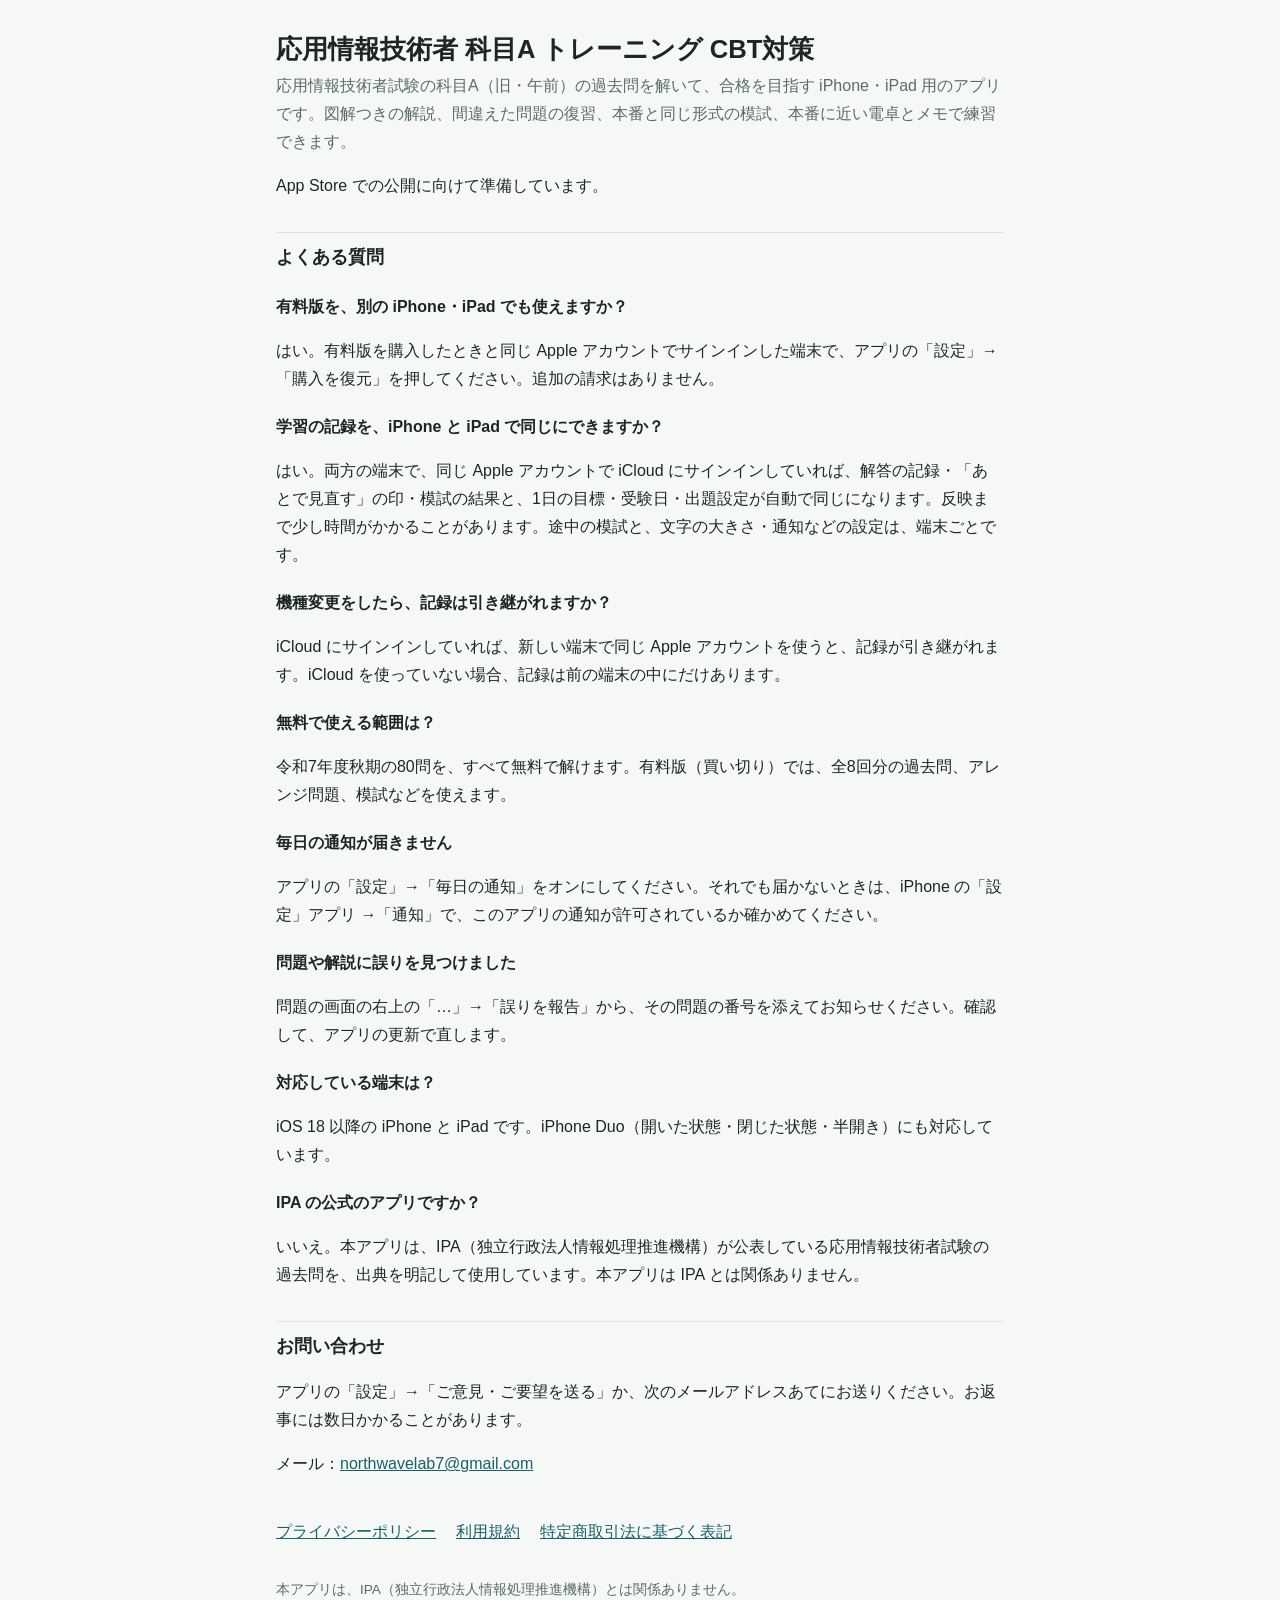
==== ap-exam/index.html @ 16bd0365 "Publish the pages for 応用情報技術者 科目A トレーニング CBT対策 The top page of northwavelab, and the app's support p" ====
<!doctype html>
<html lang="ja">
<head>
<meta charset="utf-8">
<meta name="viewport" content="width=device-width, initial-scale=1">
<title>サポート｜応用情報技術者 科目A トレーニング</title>
<meta name="description" content="iPhone・iPad 用のアプリ「応用情報技術者 科目A トレーニング CBT対策」のサポートページです。">
<link rel="stylesheet" href="style.css">
</head>
<body>
<main>
<h1>応用情報技術者 科目A トレーニング CBT対策</h1>
<p class="lead">応用情報技術者試験の科目A（旧・午前）の過去問を解いて、合格を目指す iPhone・iPad 用のアプリです。図解つきの解説、間違えた問題の復習、本番と同じ形式の模試、本番に近い電卓とメモで練習できます。</p>
<p>App Store での公開に向けて準備しています。</p>

<h2>よくある質問</h2>

<h3>有料版を、別の iPhone・iPad でも使えますか？</h3>
<p>はい。有料版を購入したときと同じ Apple アカウントでサインインした端末で、アプリの「設定」→「購入を復元」を押してください。追加の請求はありません。</p>

<h3>学習の記録を、iPhone と iPad で同じにできますか？</h3>
<p>はい。両方の端末で、同じ Apple アカウントで iCloud にサインインしていれば、解答の記録・「あとで見直す」の印・模試の結果と、1日の目標・受験日・出題設定が自動で同じになります。反映まで少し時間がかかることがあります。途中の模試と、文字の大きさ・通知などの設定は、端末ごとです。</p>

<h3>機種変更をしたら、記録は引き継がれますか？</h3>
<p>iCloud にサインインしていれば、新しい端末で同じ Apple アカウントを使うと、記録が引き継がれます。iCloud を使っていない場合、記録は前の端末の中にだけあります。</p>

<h3>無料で使える範囲は？</h3>
<p>令和7年度秋期の80問を、すべて無料で解けます。有料版（買い切り）では、全8回分の過去問、アレンジ問題、模試などを使えます。</p>

<h3>毎日の通知が届きません</h3>
<p>アプリの「設定」→「毎日の通知」をオンにしてください。それでも届かないときは、iPhone の「設定」アプリ →「通知」で、このアプリの通知が許可されているか確かめてください。</p>

<h3>問題や解説に誤りを見つけました</h3>
<p>問題の画面の右上の「…」→「誤りを報告」から、その問題の番号を添えてお知らせください。確認して、アプリの更新で直します。</p>

<h3>対応している端末は？</h3>
<p>iOS 18 以降の iPhone と iPad です。iPhone Duo（開いた状態・閉じた状態・半開き）にも対応しています。</p>

<h3>IPA の公式のアプリですか？</h3>
<p>いいえ。本アプリは、IPA（独立行政法人情報処理推進機構）が公表している応用情報技術者試験の過去問を、出典を明記して使用しています。本アプリは IPA とは関係ありません。</p>

<h2>お問い合わせ</h2>
<p>アプリの「設定」→「ご意見・ご要望を送る」か、次のメールアドレスあてにお送りください。お返事には数日かかることがあります。</p>
<p>メール：<a href="mailto:northwavelab7@gmail.com">northwavelab7@gmail.com</a></p>

<nav class="pages"><ul>
<li><a href="privacy.html">プライバシーポリシー</a></li>
<li><a href="terms.html">利用規約</a></li>
<li><a href="legal.html">特定商取引法に基づく表記</a></li>
</ul></nav>
<footer>本アプリは、IPA（独立行政法人情報処理推進機構）とは関係ありません。</footer>
</main>
</body>
</html>
---- ap-exam/style.css ----
:root {
  --bg: #f6f8f8;
  --card: #ffffff;
  --text: #1d2626;
  --muted: #5b6b6b;
  --line: #dde5e4;
  --accent: #186266;
  --todo-bg: #fff2b3;
  --todo-text: #5c4500;
  color-scheme: light dark;
}

@media (prefers-color-scheme: dark) {
  :root {
    --bg: #101515;
    --card: #182020;
    --text: #e6eeee;
    --muted: #9aaeae;
    --line: #2a3535;
    --accent: #6cc7c4;
    --todo-bg: #574500;
    --todo-text: #ffe9a3;
  }
}

* { box-sizing: border-box; }

body {
  margin: 0;
  background: var(--bg);
  color: var(--text);
  font-family: -apple-system, BlinkMacSystemFont, "Hiragino Sans", "Hiragino Kaku Gothic ProN", "Noto Sans JP", sans-serif;
  line-height: 1.75;
  -webkit-text-size-adjust: 100%;
}

main {
  max-width: 760px;
  margin: 0 auto;
  padding: 24px 16px 48px;
}

header.site {
  max-width: 760px;
  margin: 0 auto;
  padding: 20px 16px 0;
  color: var(--muted);
  font-size: 0.9rem;
}

header.site a { color: var(--accent); text-decoration: none; font-weight: 600; }

h1 { font-size: 1.6rem; line-height: 1.4; margin: 8px 0 4px; }
h2 { font-size: 1.15rem; margin: 32px 0 8px; padding-top: 8px; border-top: 1px solid var(--line); }
h3 { font-size: 1rem; margin: 20px 0 4px; }
p, li { font-size: 1rem; }
.lead { color: var(--muted); margin-top: 0; }
.date { color: var(--muted); font-size: 0.9rem; }

a { color: var(--accent); }

.card {
  background: var(--card);
  border: 1px solid var(--line);
  border-radius: 14px;
  padding: 4px 18px;
  margin: 16px 0;
}

dl.table { margin: 0; }
dl.table div { padding: 12px 0; border-bottom: 1px solid var(--line); }
dl.table div:last-child { border-bottom: none; }
dl.table dt { font-size: 0.85rem; font-weight: 600; color: var(--muted); }
dl.table dd { margin: 2px 0 0; }

nav.pages { margin-top: 40px; font-size: 0.95rem; }
nav.pages ul { list-style: none; padding: 0; display: flex; flex-wrap: wrap; gap: 8px 20px; }

footer { color: var(--muted); font-size: 0.85rem; margin-top: 32px; }

/* Items the owner still has to fill in before publishing. */
.todo {
  background: var(--todo-bg);
  color: var(--todo-text);
  border-radius: 4px;
  padding: 0 4px;
  font-weight: 600;
}
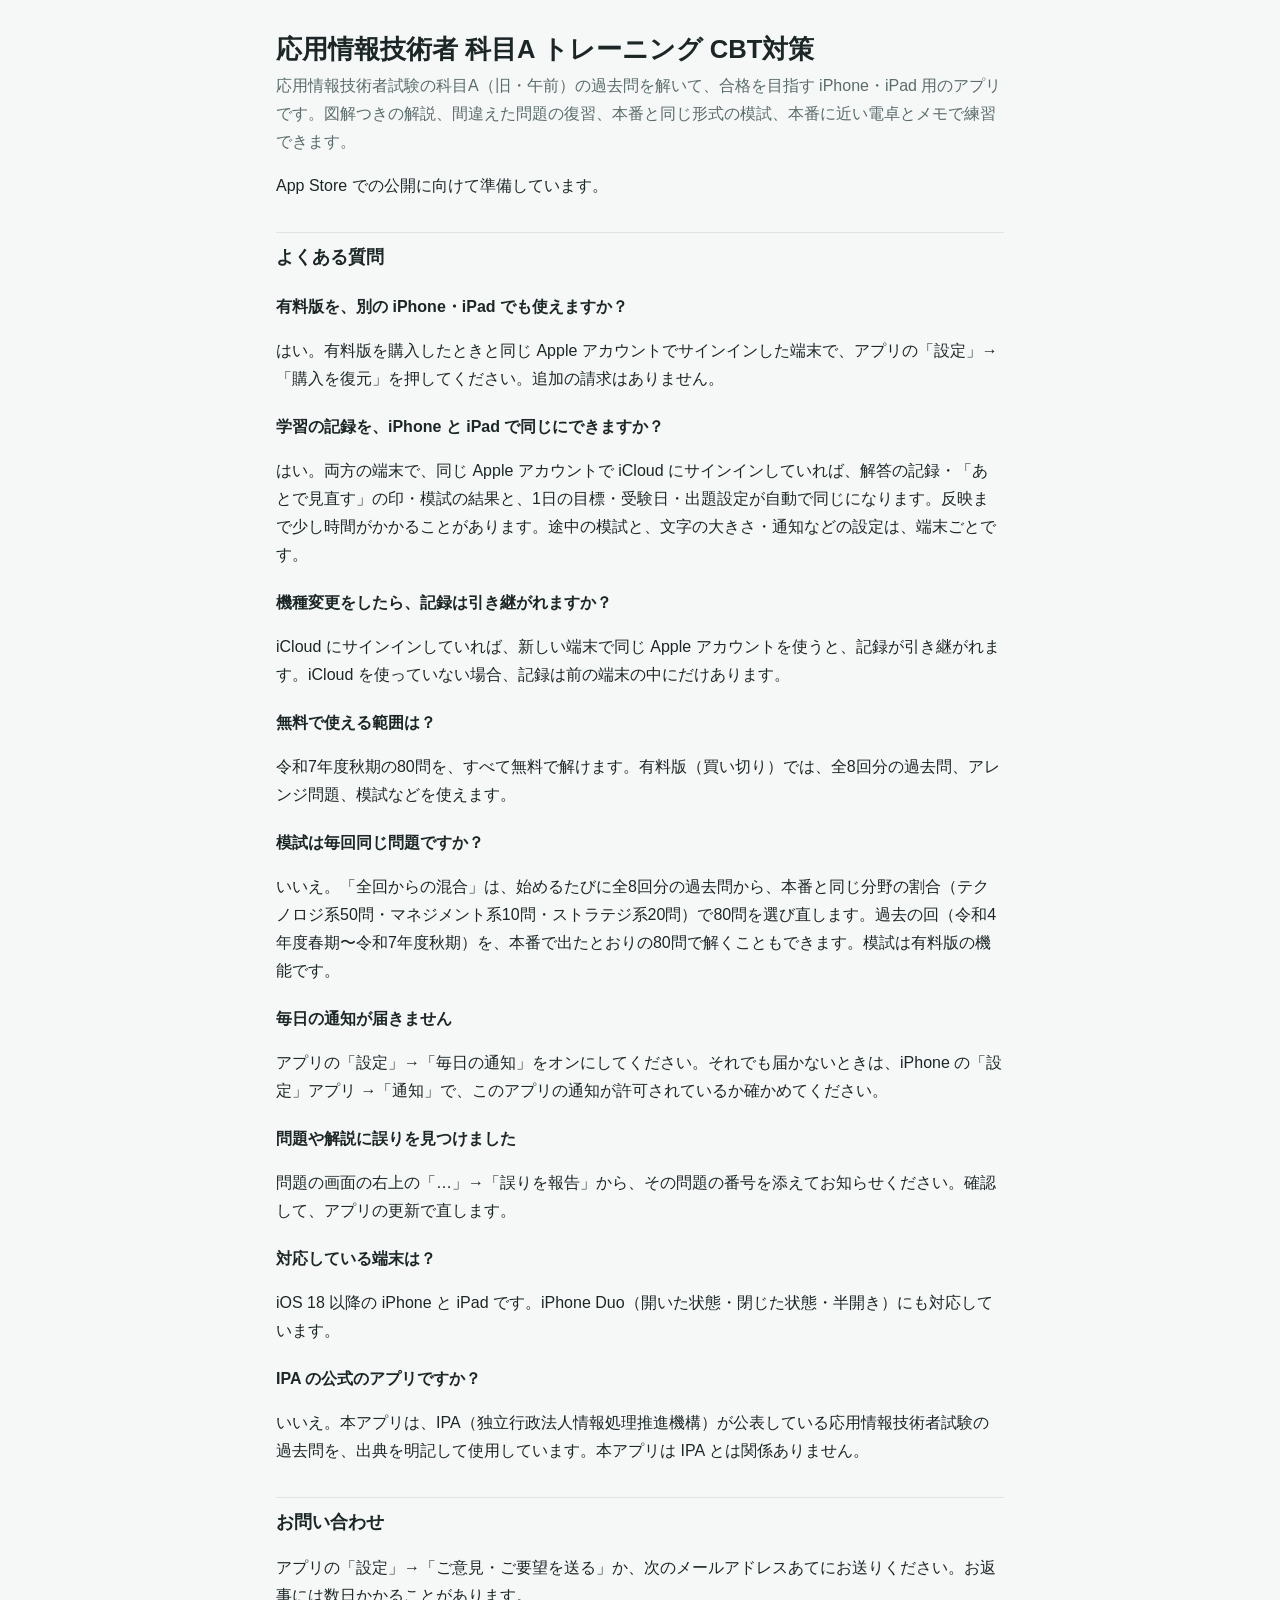
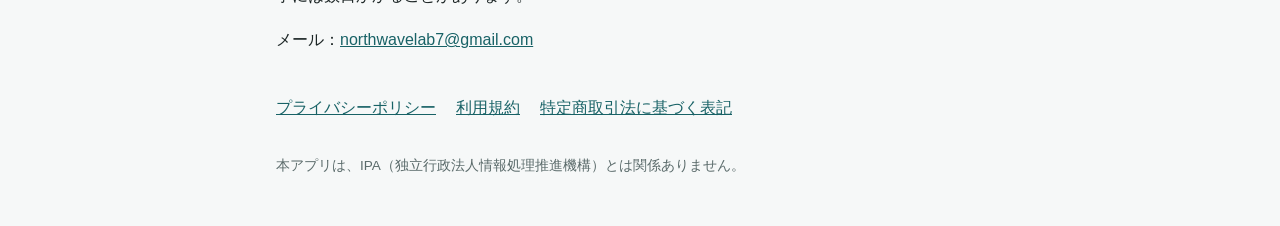
==== commit ceabd79e: "Add a question on whether the mock exam repeats the same questions Co-Authored-By: Claude Opus 5.5 <" ====
--- a/ap-exam/index.html
+++ b/ap-exam/index.html
@@ -27,6 +27,9 @@
 <h3>無料で使える範囲は？</h3>
 <p>令和7年度秋期の80問を、すべて無料で解けます。有料版（買い切り）では、全8回分の過去問、アレンジ問題、模試などを使えます。</p>
 
+<h3>模試は毎回同じ問題ですか？</h3>
+<p>いいえ。「全回からの混合」は、始めるたびに全8回分の過去問から、本番と同じ分野の割合（テクノロジ系50問・マネジメント系10問・ストラテジ系20問）で80問を選び直します。過去の回（令和4年度春期〜令和7年度秋期）を、本番で出たとおりの80問で解くこともできます。模試は有料版の機能です。</p>
+
 <h3>毎日の通知が届きません</h3>
 <p>アプリの「設定」→「毎日の通知」をオンにしてください。それでも届かないときは、iPhone の「設定」アプリ →「通知」で、このアプリの通知が許可されているか確かめてください。</p>
 
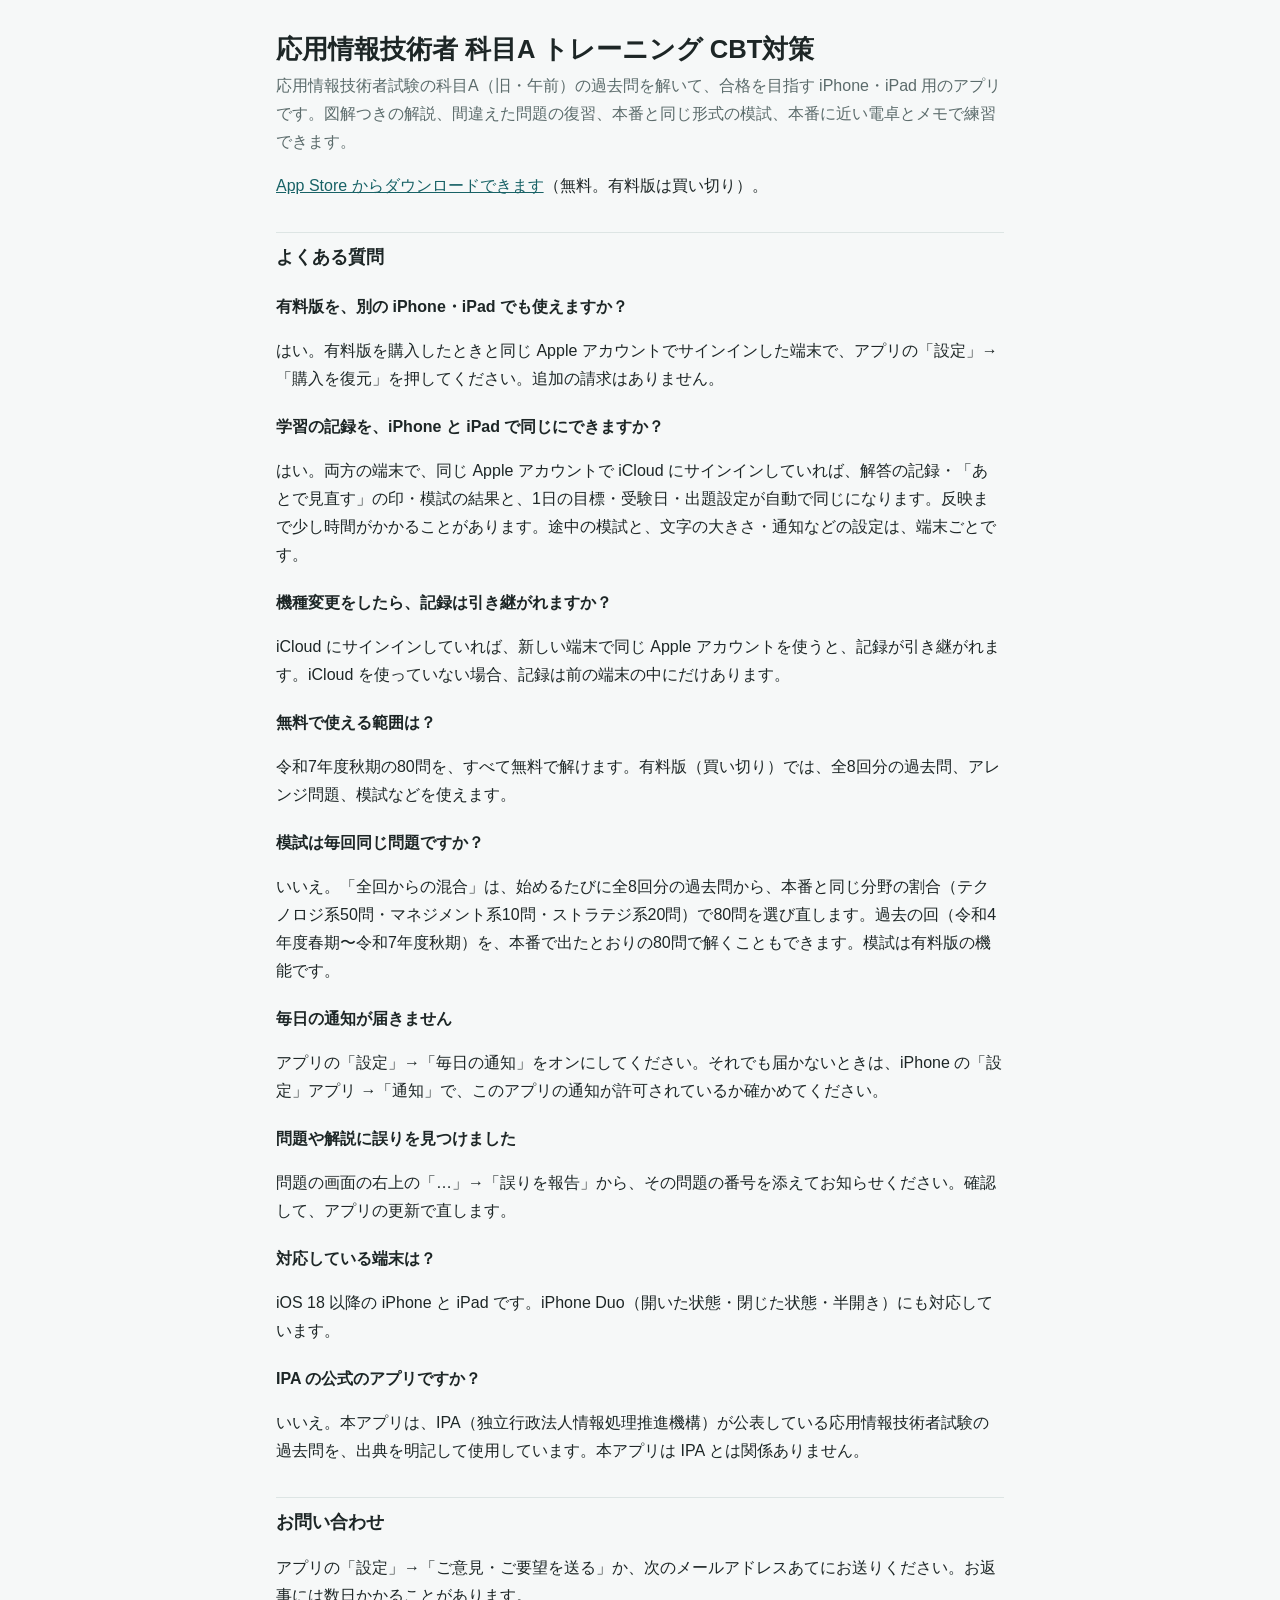
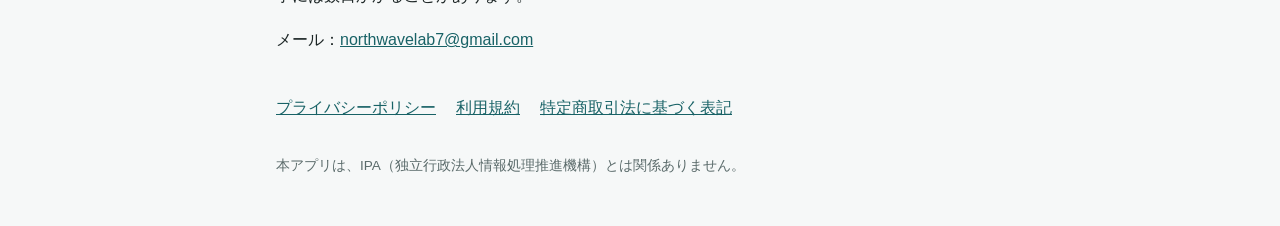
==== commit 4a666cb4: "Link the support page to the App Store Co-Authored-By: Claude Opus 5.5 <noreply@anthropic.com>" ====
--- a/ap-exam/index.html
+++ b/ap-exam/index.html
@@ -11,7 +11,7 @@
 <main>
 <h1>応用情報技術者 科目A トレーニング CBT対策</h1>
 <p class="lead">応用情報技術者試験の科目A（旧・午前）の過去問を解いて、合格を目指す iPhone・iPad 用のアプリです。図解つきの解説、間違えた問題の復習、本番と同じ形式の模試、本番に近い電卓とメモで練習できます。</p>
-<p>App Store での公開に向けて準備しています。</p>
+<p><a href="https://apps.apple.com/jp/app/id6825204591">App Store からダウンロードできます</a>（無料。有料版は買い切り）。</p>
 
 <h2>よくある質問</h2>
 
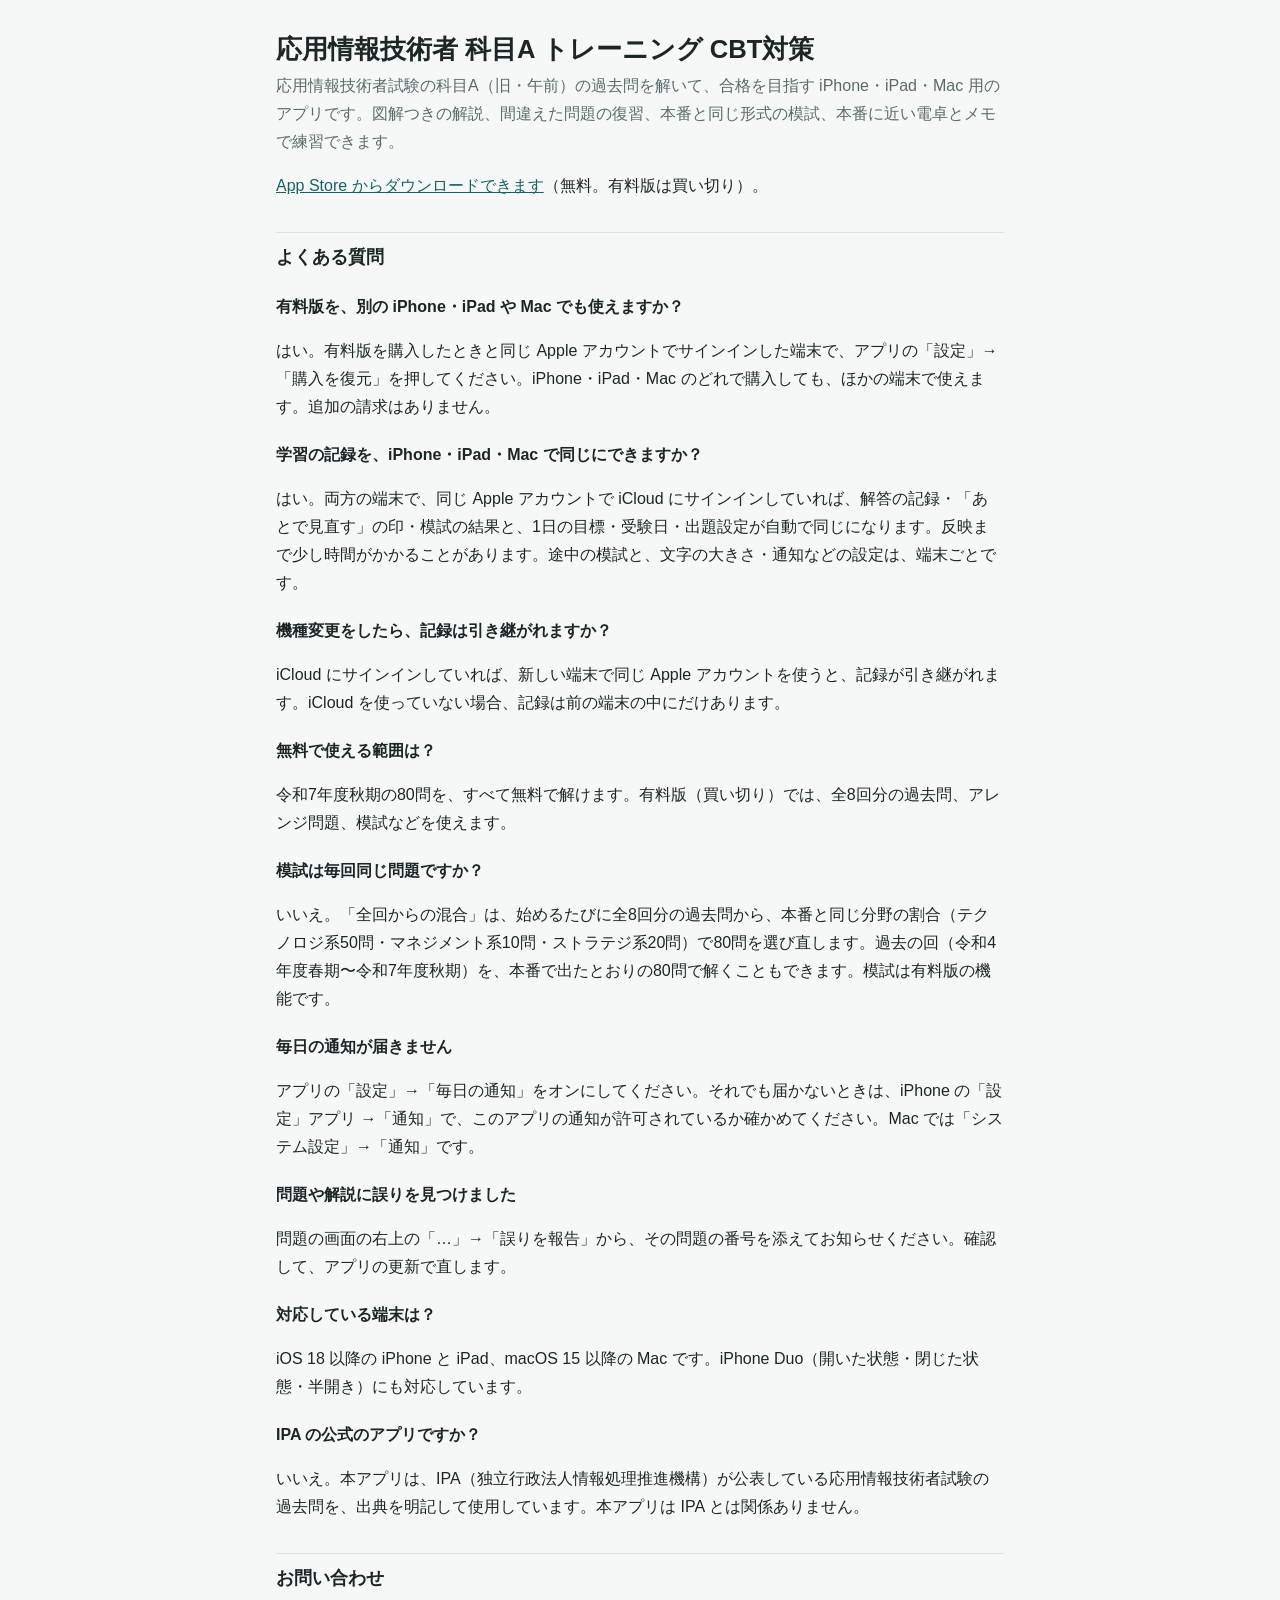
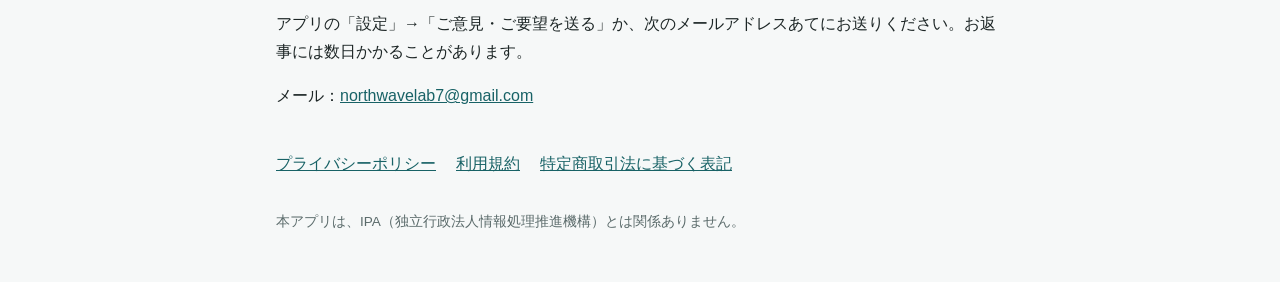
==== commit 8cb0fb33: "AP exam: pages for the Mac version (version 1.1) Co-Authored-By: Claude Opus 5.5 <noreply@anthropic." ====
--- a/ap-exam/index.html
+++ b/ap-exam/index.html
@@ -4,21 +4,21 @@
 <meta charset="utf-8">
 <meta name="viewport" content="width=device-width, initial-scale=1">
 <title>サポート｜応用情報技術者 科目A トレーニング</title>
-<meta name="description" content="iPhone・iPad 用のアプリ「応用情報技術者 科目A トレーニング CBT対策」のサポートページです。">
+<meta name="description" content="iPhone・iPad・Mac 用のアプリ「応用情報技術者 科目A トレーニング CBT対策」のサポートページです。">
 <link rel="stylesheet" href="style.css">
 </head>
 <body>
 <main>
 <h1>応用情報技術者 科目A トレーニング CBT対策</h1>
-<p class="lead">応用情報技術者試験の科目A（旧・午前）の過去問を解いて、合格を目指す iPhone・iPad 用のアプリです。図解つきの解説、間違えた問題の復習、本番と同じ形式の模試、本番に近い電卓とメモで練習できます。</p>
+<p class="lead">応用情報技術者試験の科目A（旧・午前）の過去問を解いて、合格を目指す iPhone・iPad・Mac 用のアプリです。図解つきの解説、間違えた問題の復習、本番と同じ形式の模試、本番に近い電卓とメモで練習できます。</p>
 <p><a href="https://apps.apple.com/jp/app/id6825204591">App Store からダウンロードできます</a>（無料。有料版は買い切り）。</p>
 
 <h2>よくある質問</h2>
 
-<h3>有料版を、別の iPhone・iPad でも使えますか？</h3>
-<p>はい。有料版を購入したときと同じ Apple アカウントでサインインした端末で、アプリの「設定」→「購入を復元」を押してください。追加の請求はありません。</p>
+<h3>有料版を、別の iPhone・iPad や Mac でも使えますか？</h3>
+<p>はい。有料版を購入したときと同じ Apple アカウントでサインインした端末で、アプリの「設定」→「購入を復元」を押してください。iPhone・iPad・Mac のどれで購入しても、ほかの端末で使えます。追加の請求はありません。</p>
 
-<h3>学習の記録を、iPhone と iPad で同じにできますか？</h3>
+<h3>学習の記録を、iPhone・iPad・Mac で同じにできますか？</h3>
 <p>はい。両方の端末で、同じ Apple アカウントで iCloud にサインインしていれば、解答の記録・「あとで見直す」の印・模試の結果と、1日の目標・受験日・出題設定が自動で同じになります。反映まで少し時間がかかることがあります。途中の模試と、文字の大きさ・通知などの設定は、端末ごとです。</p>
 
 <h3>機種変更をしたら、記録は引き継がれますか？</h3>
@@ -31,13 +31,13 @@
 <p>いいえ。「全回からの混合」は、始めるたびに全8回分の過去問から、本番と同じ分野の割合（テクノロジ系50問・マネジメント系10問・ストラテジ系20問）で80問を選び直します。過去の回（令和4年度春期〜令和7年度秋期）を、本番で出たとおりの80問で解くこともできます。模試は有料版の機能です。</p>
 
 <h3>毎日の通知が届きません</h3>
-<p>アプリの「設定」→「毎日の通知」をオンにしてください。それでも届かないときは、iPhone の「設定」アプリ →「通知」で、このアプリの通知が許可されているか確かめてください。</p>
+<p>アプリの「設定」→「毎日の通知」をオンにしてください。それでも届かないときは、iPhone の「設定」アプリ →「通知」で、このアプリの通知が許可されているか確かめてください。Mac では「システム設定」→「通知」です。</p>
 
 <h3>問題や解説に誤りを見つけました</h3>
 <p>問題の画面の右上の「…」→「誤りを報告」から、その問題の番号を添えてお知らせください。確認して、アプリの更新で直します。</p>
 
 <h3>対応している端末は？</h3>
-<p>iOS 18 以降の iPhone と iPad です。iPhone Duo（開いた状態・閉じた状態・半開き）にも対応しています。</p>
+<p>iOS 18 以降の iPhone と iPad、macOS 15 以降の Mac です。iPhone Duo（開いた状態・閉じた状態・半開き）にも対応しています。</p>
 
 <h3>IPA の公式のアプリですか？</h3>
 <p>いいえ。本アプリは、IPA（独立行政法人情報処理推進機構）が公表している応用情報技術者試験の過去問を、出典を明記して使用しています。本アプリは IPA とは関係ありません。</p>
